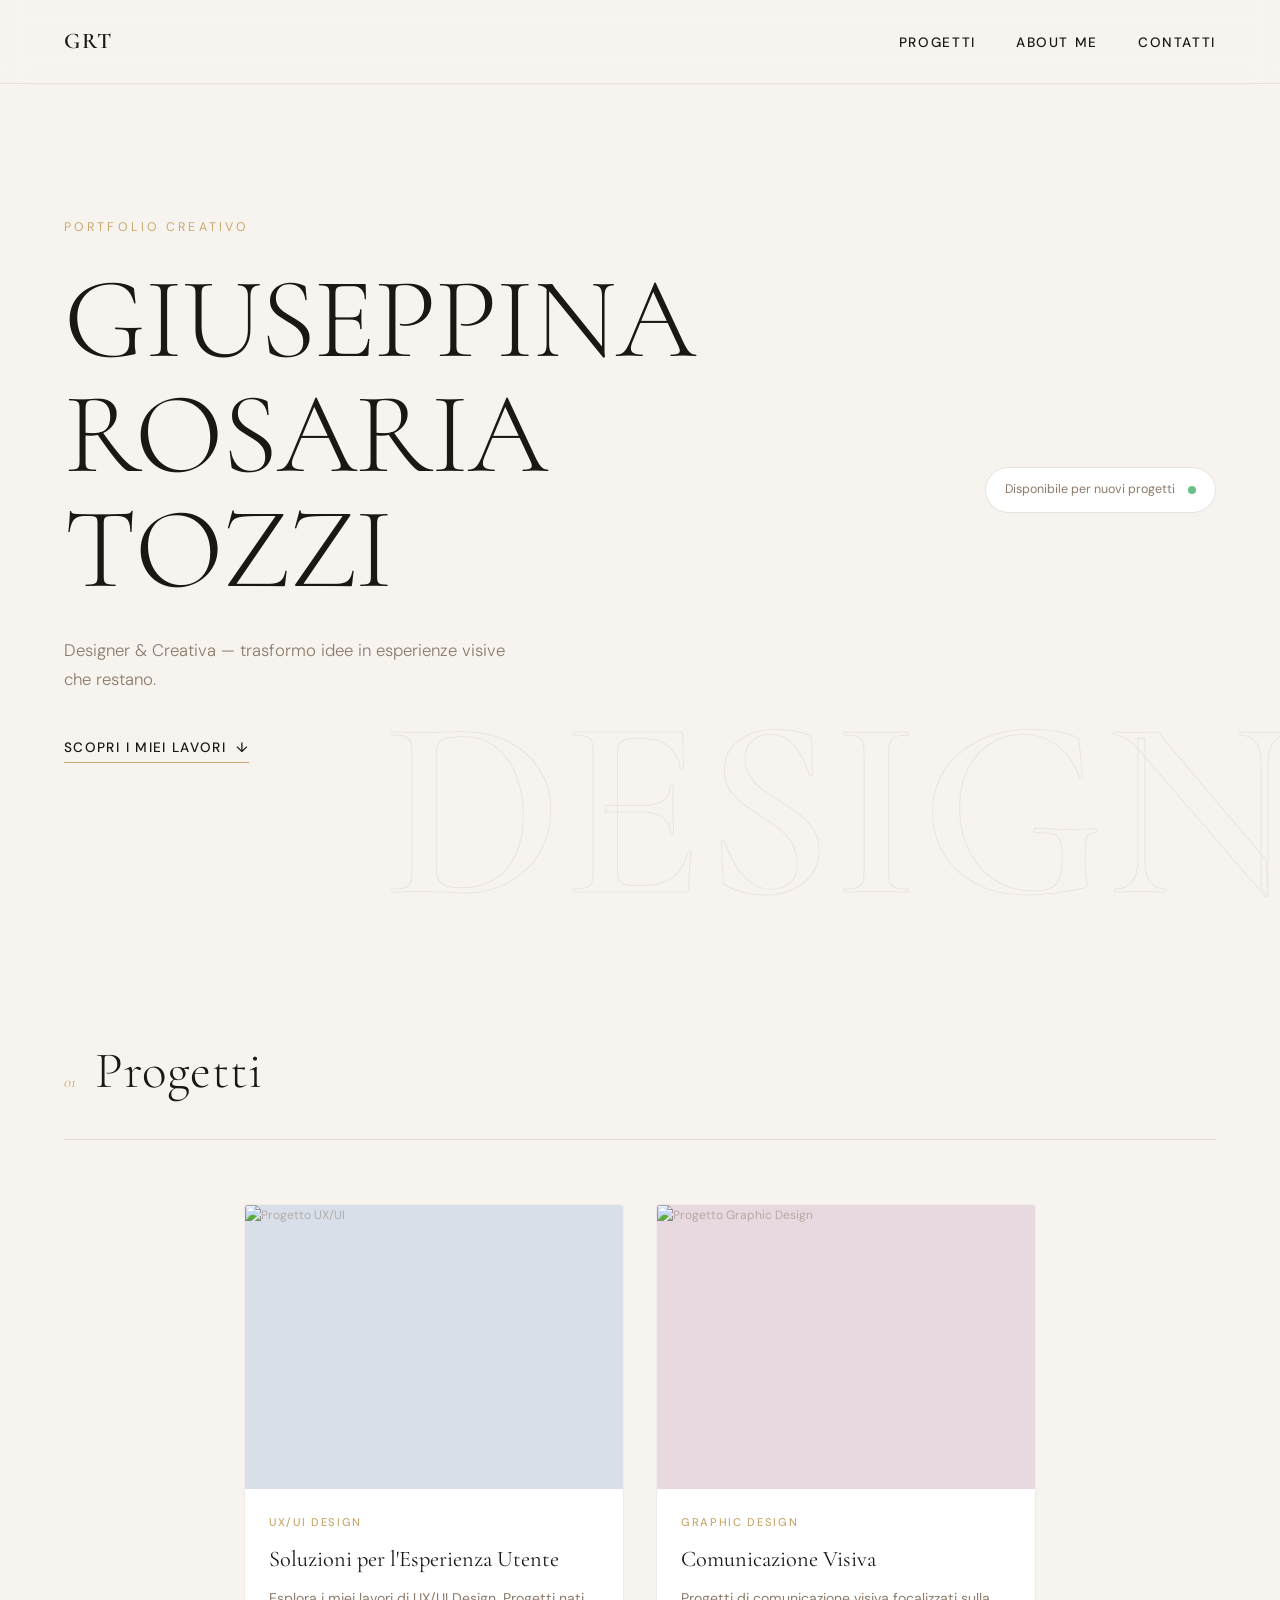
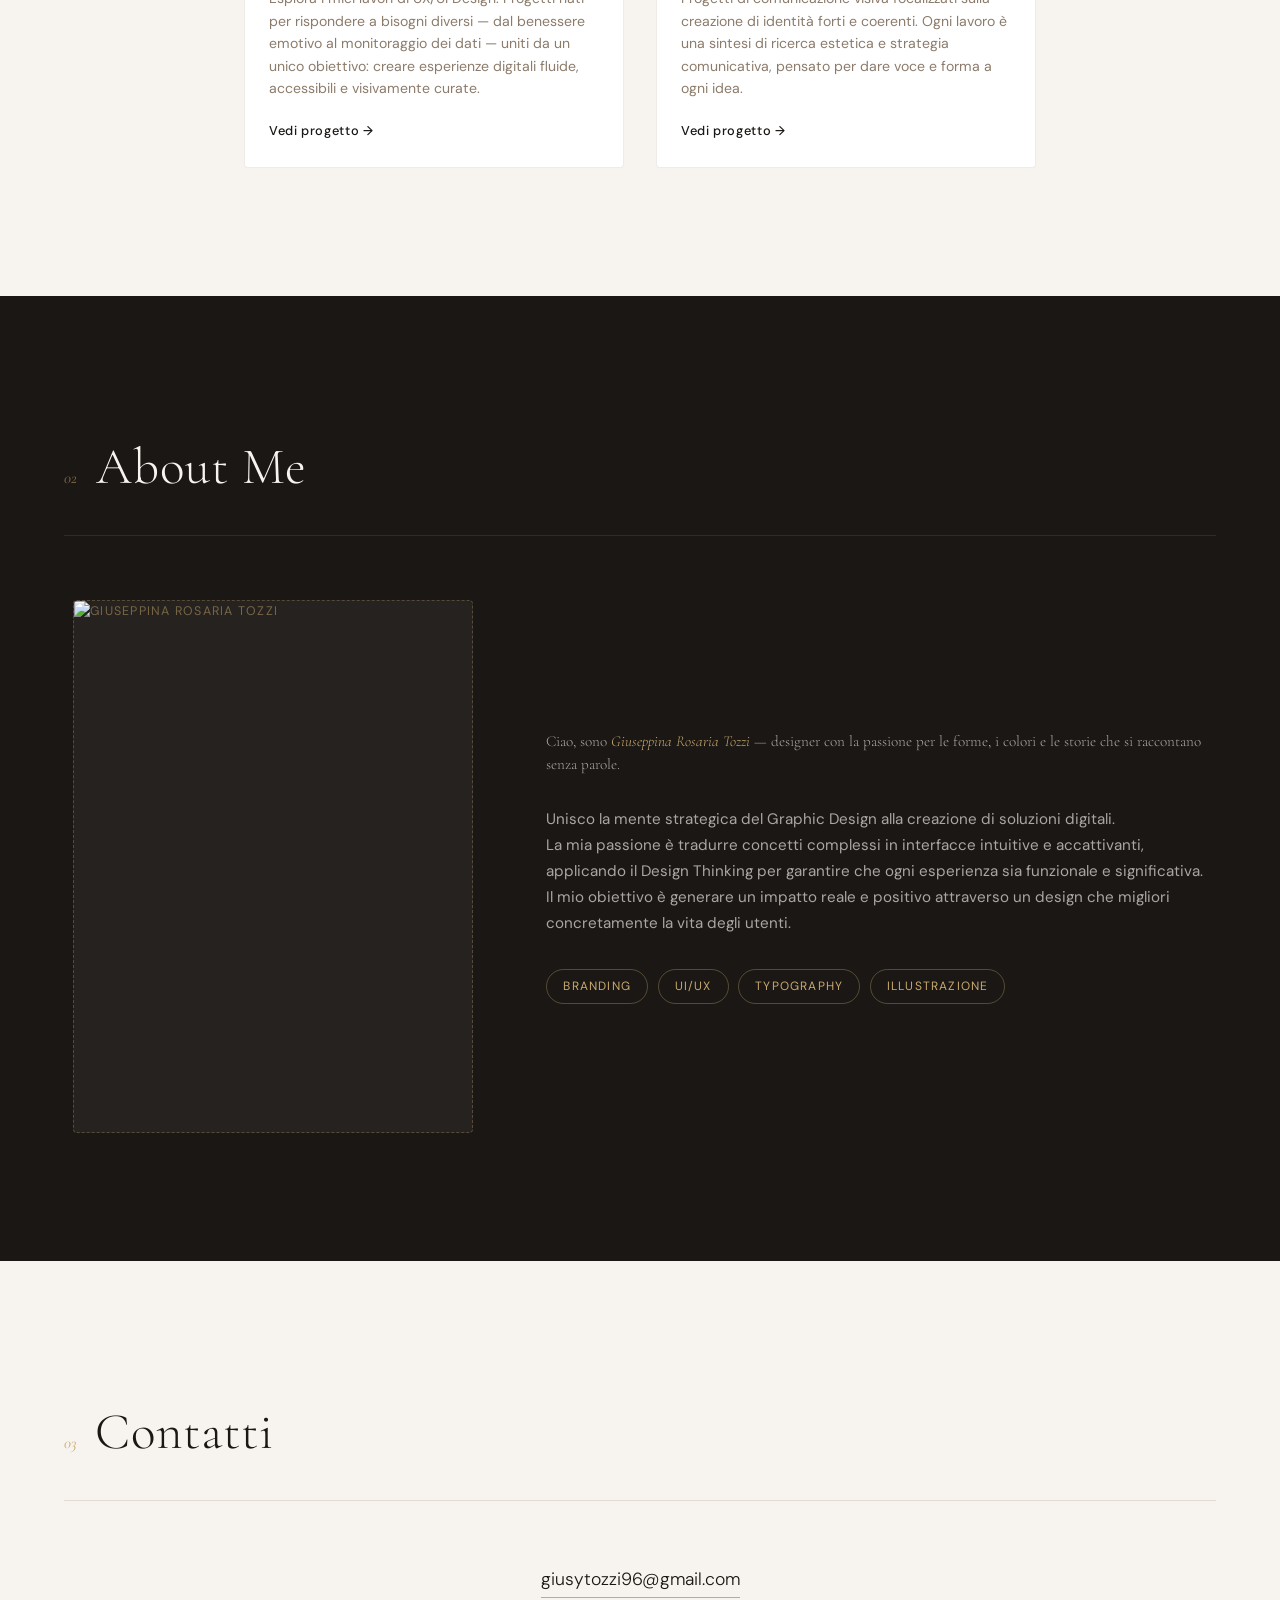
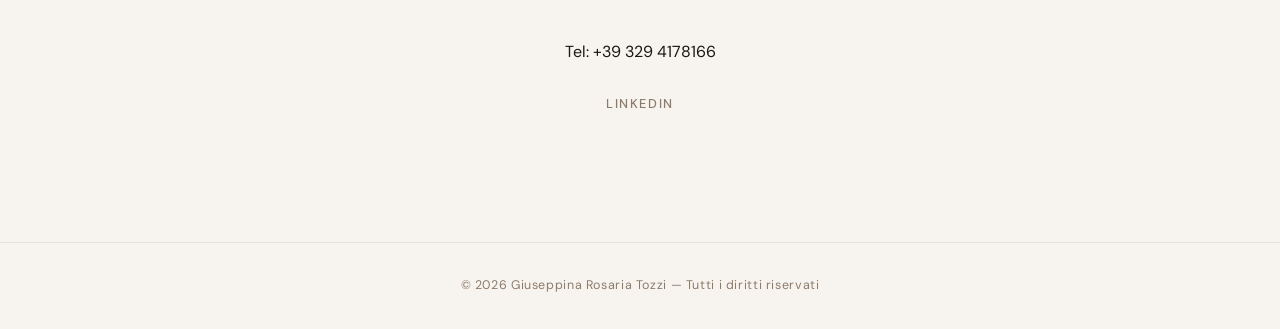
==== index.html @ fa09821d "Add files via upload" ====
<!DOCTYPE html>
<html lang="it">
<head>
  <meta charset="UTF-8" />
  <meta name="viewport" content="width=device-width, initial-scale=1.0"/>
  <title>Giuseppina Rosaria Tozzi — Portfolio</title>
  <link rel="stylesheet" href="style.css" />
  <link href="https://fonts.googleapis.com/css2?family=Cormorant+Garamond:ital,wght@0,300;0,400;0,600;1,300;1,400&family=DM+Sans:wght@300;400;500&display=swap" rel="stylesheet"/>
</head>
<body>

  <!-- NAVBAR -->
  <nav class="navbar">
    <div class="nav-logo">GRT</div>
    <ul class="nav-links">
      <li><a href="#progetti">Progetti</a></li>
      <li><a href="#about">About Me</a></li>
      <li><a href="#contatti">Contatti</a></li>
    </ul>
    <div class="nav-toggle" onclick="toggleMenu()">
      <span></span><span></span><span></span>
    </div>
  </nav>

  <!-- HERO / HOMEPAGE -->
  <section class="hero" id="home">
    <div class="hero-bg-text">DESIGN</div>
    <div class="hero-content">
      <p class="hero-eyebrow">Portfolio Creativo</p>
      <h1 class="hero-name">
        <span class="name-line">GIUSEPPINA</span>
        <span class="name-line">ROSARIA</span>
        <span class="name-line">TOZZI</span>
      </h1>
      <p class="hero-tagline">Designer & Creativa — trasformo idee in esperienze visive che restano.</p>
      <a href="#progetti" class="hero-cta">Scopri i miei lavori <span class="arrow">↓</span></a>
    </div>
    <div class="hero-side">
      <div class="hero-badge">
        <span>Disponibile per nuovi progetti</span>
        <div class="badge-dot"></div>
      </div>
    </div>
  </section>

  <!-- PROGETTI -->
  <section class="section" id="progetti">
    <div class="section-header">
      <span class="section-number">01</span>
      <h2>Progetti</h2>
    </div>
    <div class="projects-grid">

      <!-- Card UX/UI -->
      <div class="project-card">
        <div class="project-img placeholder-img" style="background: #d8dfe8;">
          <img src="img/Sezione Progetti UXUI.png" alt="Progetto UX/UI" class="project-image">
        </div>
        <div class="project-info">
          <span class="project-tag">UX/UI Design</span>
          <h3>Soluzioni per l'Esperienza Utente</h3>
          <p>Esplora i miei lavori di UX/UI Design. Progetti nati per rispondere a bisogni diversi — dal benessere emotivo al monitoraggio dei dati — uniti da un unico obiettivo: creare esperienze digitali fluide, accessibili e visivamente curate.</p>
          <a href="html/uxui.html" class="project-link">Vedi progetto →</a>
        </div>
      </div>

      <!-- Card Graphic Design -->
      <div class="project-card">
        <div class="project-img placeholder-img" style="background: #e8d8df;">
          <img src="img/Mockup_Graphic_Design.png" alt="Progetto Graphic Design" class="project-image">
        </div>
        <div class="project-info">
          <span class="project-tag">Graphic Design</span>
          <h3>Comunicazione Visiva</h3>
          <p>Progetti di comunicazione visiva focalizzati sulla creazione di identità forti e coerenti. Ogni lavoro è una sintesi di ricerca estetica e strategia comunicativa, pensato per dare voce e forma a ogni idea.</p>
          <a href="html/graphic.html" class="project-link">Vedi progetto →</a>
        </div>
      </div>

    </div>
  </section>

  <!-- ABOUT ME -->
  <section class="section section-dark" id="about">
    <div class="section-header">
      <span class="section-number light">02</span>
      <h2 class="light">About Me</h2>
    </div>
    <div class="about-layout">
      <div class="about-photo-wrap">
        <div class="about-photo-placeholder">
          <img src="img/foto-profilo.png" alt="Giuseppina Rosaria Tozzi" class="about-photo">
        </div>
      </div>
      <div class="about-text">
        <p class="about-intro">Ciao, sono <em>Giuseppina Rosaria Tozzi</em> — designer con la passione per le forme, i colori e le storie che si raccontano senza parole.</p>
        <p>Unisco la mente strategica del Graphic Design alla creazione di soluzioni digitali. <br>
          La mia passione è tradurre concetti complessi in interfacce intuitive e accattivanti, applicando il Design Thinking per garantire che ogni esperienza sia funzionale e significativa. <br>
          Il mio obiettivo è generare un impatto reale e positivo attraverso un design che migliori concretamente la vita degli utenti.</p>
        <div class="skills-row">
          <span class="skill-tag">Branding</span>
          <span class="skill-tag">UI/UX</span>
          <span class="skill-tag">Typography</span>
          <span class="skill-tag">Illustrazione</span>
        </div>
      </div>
    </div>
  </section>

  <!-- CONTATTI -->
  <section class="section" id="contatti">
    <div class="section-header">
      <span class="section-number">03</span>
      <h2>Contatti</h2>
    </div>
    <div class="contact-layout">
      <a href="mailto:giusytozzi96@gmail.com" class="contact-email">giusytozzi96@gmail.com</a> <br>
      <p>Tel: +39 329 4178166</p> <br>
      <div class="social-links">
        <a href="https://www.linkedin.com/in/giuseppina-rosaria-tozzi-4058a7108/" class="social-link">LinkedIn</a>
      </div>
    </div>
  </section>

  <!-- FOOTER -->
  <footer class="footer">
    <p>© 2026 Giuseppina Rosaria Tozzi — Tutti i diritti riservati</p>
  </footer>

  <script>
    function toggleMenu() {
      document.querySelector('.nav-links').classList.toggle('open');
    }

    const observer = new IntersectionObserver((entries) => {
      entries.forEach(e => {
        if (e.isIntersecting) e.target.classList.add('visible');
      });
    }, { threshold: 0.15 });

    document.querySelectorAll('.project-card, .about-layout, .contact-layout').forEach(el => {
      el.classList.add('reveal');
      observer.observe(el);
    });

    const detailObserver = new IntersectionObserver((entries) => {
      entries.forEach(e => {
        if (e.isIntersecting) e.target.classList.add('visible');
      });
    }, { threshold: 0.1 });

    document.querySelectorAll('.detail-inner').forEach(el => {
      el.classList.add('reveal');
      detailObserver.observe(el);
    });
  </script>

</body>
</html>
---- style.css ----
/* =============================================
   GIUSEPPINA ROSARIA TOZZI — Portfolio CSS
   Stile: Editorial Minimal / Raffinato
   ============================================= */

:root {
  --ink:        #1a1714;
  --cream:      #f7f4ef;
  --warm-mid:   #8c7b6b;
  --accent:     #c9a96e;
  --dark-bg:    #1a1714;
  --light-card: #f0ebe3;
  --font-display: 'Cormorant Garamond', Georgia, serif;
  --font-body:    'DM Sans', sans-serif;
  --transition:   0.4s cubic-bezier(0.25, 0.46, 0.45, 0.94);
}

*, *::before, *::after { box-sizing: border-box; margin: 0; padding: 0; }

html { scroll-behavior: smooth; }

body {
  font-family: var(--font-body);
  background: var(--cream);
  color: var(--ink);
  overflow-x: hidden;
  font-size: 16px;
  line-height: 1.7;
}

/* ========== NAVBAR ========== */
.navbar {
  position: fixed;
  top: 0; left: 0; right: 0;
  z-index: 100;
  display: flex;
  align-items: center;
  justify-content: space-between;
  padding: 1.4rem 5vw;
  background: rgba(247, 244, 239, 0.88);
  backdrop-filter: blur(12px);
  border-bottom: 1px solid rgba(140, 123, 107, 0.15);
}

.nav-logo {
  font-family: var(--font-display);
  font-size: 1.4rem;
  font-weight: 600;
  letter-spacing: 0.1em;
  color: var(--ink);
}

.nav-links {
  display: flex;
  gap: 2.5rem;
  list-style: none;
}

.nav-links a {
  text-decoration: none;
  font-size: 0.85rem;
  font-weight: 500;
  letter-spacing: 0.12em;
  text-transform: uppercase;
  color: var(--ink);
  position: relative;
  padding-bottom: 2px;
  transition: color var(--transition);
}

.nav-links a::after {
  content: '';
  position: absolute;
  bottom: 0; left: 0;
  width: 0; height: 1px;
  background: var(--accent);
  transition: width var(--transition);
}

.nav-links a:hover { color: var(--accent); }
.nav-links a:hover::after { width: 100%; }

.nav-toggle {
  display: none;
  flex-direction: column;
  gap: 5px;
  cursor: pointer;
}
.nav-toggle span {
  width: 24px; height: 2px;
  background: var(--ink);
  display: block;
  transition: var(--transition);
}

/* ========== HERO ========== */
.hero {
  min-height: 100vh;
  padding: 0 5vw;
  display: flex;
  align-items: center;
  justify-content: space-between;
  position: relative;
  overflow: hidden;
  padding-top: 80px;
}

.hero-bg-text {
  position: absolute;
  bottom: -0.15em;
  right: -0.05em;
  font-family: var(--font-display);
  font-size: clamp(8rem, 20vw, 22rem);
  font-weight: 600;
  color: transparent;
  -webkit-text-stroke: 1px rgba(140, 123, 107, 0.12);
  pointer-events: none;
  line-height: 1;
  user-select: none;
}

.hero-content {
  max-width: 720px;
  z-index: 1;
}

.hero-eyebrow {
  font-size: 0.78rem;
  letter-spacing: 0.25em;
  text-transform: uppercase;
  color: var(--accent);
  margin-bottom: 1.5rem;
  font-weight: 400;
  animation: fadeUp 0.8s ease both;
}

.hero-name {
  font-family: var(--font-display);
  font-size: clamp(3.5rem, 9vw, 8rem);
  font-weight: 300;
  line-height: 1.0;
  letter-spacing: -0.01em;
  margin-bottom: 1.8rem;
  display: flex;
  flex-direction: column;
}

.name-line {
  display: block;
  animation: fadeUp 0.8s ease both;
}
.name-line:nth-child(1) { animation-delay: 0.1s; }
.name-line:nth-child(2) { animation-delay: 0.2s; }
.name-line:nth-child(3) { animation-delay: 0.3s; }
.name-line.italic { font-style: italic; color: var(--warm-mid); }

.hero-tagline {
  font-size: 1.05rem;
  color: var(--warm-mid);
  max-width: 460px;
  margin-bottom: 2.5rem;
  font-weight: 300;
  animation: fadeUp 0.8s 0.4s ease both;
}

.hero-cta {
  display: inline-flex;
  align-items: center;
  gap: 0.6rem;
  text-decoration: none;
  font-size: 0.85rem;
  font-weight: 500;
  letter-spacing: 0.1em;
  text-transform: uppercase;
  color: var(--ink);
  border-bottom: 1.5px solid var(--accent);
  padding-bottom: 3px;
  transition: var(--transition);
  animation: fadeUp 0.8s 0.5s ease both;
}
.hero-cta:hover { color: var(--accent); }
.hero-cta .arrow { transition: transform var(--transition); }
.hero-cta:hover .arrow { transform: translateY(4px); }

.hero-side {
  z-index: 1;
  display: flex;
  flex-direction: column;
  align-items: flex-end;
  animation: fadeUp 0.8s 0.6s ease both;
}

.hero-badge {
  display: flex;
  align-items: center;
  gap: 0.8rem;
  background: white;
  border: 1px solid rgba(140,123,107,0.2);
  padding: 0.7rem 1.2rem;
  border-radius: 100px;
  font-size: 0.78rem;
  font-weight: 400;
  color: var(--warm-mid);
  white-space: nowrap;
}

.badge-dot {
  width: 8px; height: 8px;
  border-radius: 50%;
  background: #6bbf8c;
  animation: pulse 2s infinite;
}

/* ========== SECTIONS ========== */
.section {
  padding: 8rem 5vw;
}

.section-dark {
  background: var(--dark-bg);
  color: var(--cream);
}

.section-header {
  display: flex;
  align-items: baseline;
  gap: 1.2rem;
  margin-bottom: 4rem;
  border-bottom: 1px solid rgba(140,123,107,0.2);
  padding-bottom: 1.5rem;
}

.section-number {
  font-family: var(--font-display);
  font-size: 1rem;
  color: var(--accent);
  font-style: italic;
}
.section-number.light { color: rgba(201,169,110,0.6); }

.section-header h2 {
  font-family: var(--font-display);
  font-size: clamp(2rem, 4vw, 3.2rem);
  font-weight: 300;
  letter-spacing: 0.02em;
}
.section-header h2.light { color: var(--cream); }

/* ========== PROJECTS ========== */
.projects-grid {
  display: flex;
  justify-content: center;
  gap: 2rem;
  flex-wrap: wrap;
}

.project-card {
  background: white;
  border-radius: 4px;
  overflow: hidden;
  border: 1px solid rgba(140,123,107,0.15);
  transition: transform var(--transition), box-shadow var(--transition);
  max-width: 380px;
  width: 100%;
}

.project-card:hover {
  transform: translateY(-6px);
  box-shadow: 0 20px 50px rgba(26,23,20,0.1);
}

.project-img {
  width: 100%;
  aspect-ratio: 4/3;
  overflow: hidden;
  position: relative;
  flex-shrink: 0;
}

.project-image {
  width: 100%;
  height: 100%;
  object-fit: cover;
  display: block;
}

.placeholder-img {
  display: flex;
  align-items: center;
  justify-content: center;
  font-size: 0.75rem;
  color: rgba(140,123,107,0.5);
}

.project-info {
  padding: 1.5rem;
}

.project-tag {
  font-size: 0.7rem;
  text-transform: uppercase;
  letter-spacing: 0.15em;
  color: var(--accent);
  font-weight: 500;
  display: block;
  margin-bottom: 0.5rem;
}

.project-info h3 {
  font-family: var(--font-display);
  font-size: 1.4rem;
  font-weight: 400;
  margin-bottom: 0.6rem;
}

.project-info p {
  font-size: 0.88rem;
  color: var(--warm-mid);
  line-height: 1.6;
  margin-bottom: 1rem;
}

.project-link {
  font-size: 0.8rem;
  text-decoration: none;
  color: var(--ink);
  font-weight: 500;
  letter-spacing: 0.05em;
  transition: color var(--transition);
}
.project-link:hover { color: var(--accent); }

/* ========== ABOUT ========== */
.about-layout {
  display: grid;
  grid-template-columns: 1fr 1.6fr;
  gap: 4rem;
  align-items: center;
}

.about-photo-wrap {
  max-width: 400px;
  width: 200%;
  margin: 0 auto;
}

.about-photo-placeholder {
  aspect-ratio: 3/4;
  background: rgba(255,255,255,0.05);
  border: 1px dashed rgba(201,169,110,0.3);
  border-radius: 4px;
  display: flex;
  align-items: center;
  justify-content: center;
  font-size: 0.78rem;
  color: rgba(201,169,110,0.5);
  letter-spacing: 0.1em;
  text-transform: uppercase;
  overflow: hidden;
}

.about-photo {
  width: 100%;
  height: 100%;
  object-fit: cover;
  display: block;
}

.about-intro {
  font-family: var(--font-display);
  font-size: 1.5rem;
  font-weight: 300;
  line-height: 1.5;
  margin-bottom: 1.2rem;
  color: var(--cream);
}

.about-intro em {
  font-style: italic;
  color: var(--accent);
}

.about-text p {
  font-size: 0.95rem;
  color: rgba(247,244,239,0.65);
  margin-bottom: 2rem;
}

.skills-row {
  display: flex;
  flex-wrap: wrap;
  gap: 0.6rem;
}

.skill-tag {
  font-size: 0.75rem;
  letter-spacing: 0.1em;
  text-transform: uppercase;
  padding: 0.4rem 1rem;
  border: 1px solid rgba(201,169,110,0.35);
  border-radius: 100px;
  color: var(--accent);
  transition: var(--transition);
}
.skill-tag:hover {
  background: var(--accent);
  color: var(--dark-bg);
}

/* ========== CONTATTI ========== */
.contact-layout {
  text-align: center;
  max-width: 560px;
  margin: 0 auto;
}

.contact-intro {
  font-family: var(--font-display);
  font-size: clamp(1.8rem, 4vw, 3rem);
  font-weight: 300;
  margin-bottom: 1.5rem;
  line-height: 1.3;
}
.contact-intro em { font-style: italic; color: var(--accent); }

.contact-email {
  display: inline-block;
  font-size: 1.1rem;
  color: var(--ink);
  text-decoration: none;
  border-bottom: 1.5px solid var(--accent);
  padding-bottom: 2px;
  margin-bottom: 2.5rem;
  transition: color var(--transition);
  font-weight: 300;
}
.contact-email:hover { color: var(--accent); }

.social-links {
  display: flex;
  justify-content: center;
  gap: 2rem;
}

.social-link {
  text-decoration: none;
  font-size: 0.8rem;
  font-weight: 500;
  letter-spacing: 0.12em;
  text-transform: uppercase;
  color: var(--warm-mid);
  transition: color var(--transition);
}
.social-link:hover { color: var(--accent); }

/* ========== FOOTER ========== */
.footer {
  padding: 2rem 5vw;
  border-top: 1px solid rgba(140,123,107,0.15);
  text-align: center;
  font-size: 0.78rem;
  color: var(--warm-mid);
  letter-spacing: 0.05em;
}

/* ========== PAGINE DI DETTAGLIO PROGETTO ========== */
.detail-page {
  max-width: 1100px;
  margin: 120px auto 80px;
  padding: 0 40px;
}

.back-link {
  display: inline-flex;
  align-items: center;
  gap: 6px;
  font-family: var(--font-body);
  font-size: 0.85rem;
  font-weight: 500;
  color: var(--ink);
  text-decoration: none;
  opacity: 0.5;
  transition: opacity 0.2s;
  margin-bottom: 60px;
}
.back-link:hover { opacity: 1; }

.detail-hero {
  display: grid;
  grid-template-columns: 1fr 1fr;
  gap: 80px;
  align-items: center;
  margin-bottom: 80px;
}

.detail-img-wrap {
  border-radius: 16px;
  overflow: hidden;
  aspect-ratio: 4/3;
  display: flex;
  align-items: center;
  justify-content: center;
}

.detail-img-wrap img {
  width: 100%;
  height: 100%;
  object-fit: cover;
}

.detail-tag {
  display: inline-block;
  font-family: var(--font-body);
  font-size: 0.72rem;
  font-weight: 500;
  letter-spacing: 0.12em;
  text-transform: uppercase;
  color: #888;
  margin-bottom: 16px;
}

.detail-title {
  font-family: var(--font-display);
  font-size: clamp(2rem, 4vw, 3rem);
  font-weight: 400;
  line-height: 1.2;
  margin-bottom: 20px;
  color: var(--ink);
}

.detail-text p {
  font-family: var(--font-body);
  font-size: 0.97rem;
  line-height: 1.8;
  color: #555;
  margin-bottom: 16px;
}

.badge-row {
  display: flex;
  flex-wrap: wrap;
  gap: 8px;
  margin-top: 24px;
}

.badge {
  font-family: var(--font-body);
  font-size: 0.75rem;
  font-weight: 500;
  padding: 6px 14px;
  border-radius: 20px;
  border: 1px solid rgba(0,0,0,0.15);
  color: #333;
}

.gallery {
  display: grid;
  grid-template-columns: repeat(auto-fill, minmax(300px, 1fr));
  gap: 24px;
  margin-top: 60px;
}

.gallery-item {
  border-radius: 12px;
  overflow: hidden;
  aspect-ratio: 4/3;
}

.gallery-item img {
  width: 100%;
  height: 100%;
  object-fit: cover;
}

/* Colori di sfondo specifici per categoria */
.detail-img-wrap.branding  { background: #f0ede8; }
.detail-img-wrap.uxui      { background: #d8dfe8; }
.detail-img-wrap.graphic   { background: #e8d8df; }
.gallery-item.uxui         { background: #d8dfe8; }
.gallery-item.graphic      { background: #e8d8df; }

/* ========== SEZIONI DETTAGLIO PROGETTO ========== */
.project-detail {
  padding: 100px 60px;
  border-top: 1px solid rgba(0,0,0,0.08);
}

.project-detail:nth-child(even) {
  background: #f8f7f5;
}

.detail-inner {
  max-width: 1100px;
  margin: 0 auto;
  display: grid;
  grid-template-columns: 1fr 1fr;
  gap: 80px;
  align-items: center;
}

.detail-inner.reverse {
  direction: rtl;
}

.detail-inner.reverse > * {
  direction: ltr;
}

.detail-img-wrap {
  border-radius: 16px;
  overflow: hidden;
  background: #eee;
  aspect-ratio: 4/3;
  display: flex;
  align-items: center;
  justify-content: center;
}

.detail-img-wrap img {
  width: 100%;
  height: 100%;
  object-fit: cover;
}

.detail-text .detail-tag {
  display: inline-block;
  font-family: var(--font-body);
  font-size: 0.72rem;
  font-weight: 500;
  letter-spacing: 0.12em;
  text-transform: uppercase;
  color: #888;
  margin-bottom: 16px;
}

.detail-text h2 {
  font-family: var(--font-display);
  font-size: clamp(1.8rem, 3vw, 2.6rem);
  font-weight: 400;
  line-height: 1.2;
  margin-bottom: 20px;
  color: #1a1a1a;
}

.detail-text p {
  font-family: var(--font-body);
  font-size: 0.97rem;
  line-height: 1.8;
  color: #555;
  margin-bottom: 16px;
}

.detail-tags-row {
  display: flex;
  flex-wrap: wrap;
  gap: 8px;
  margin: 24px 0;
}

.detail-badge {
  font-family: var(--font-body);
  font-size: 0.75rem;
  font-weight: 500;
  padding: 6px 14px;
  border-radius: 20px;
  border: 1px solid rgba(0,0,0,0.15);
  color: #333;
  background: transparent;
}

.detail-back {
  display: inline-flex;
  align-items: center;
  gap: 6px;
  font-family: var(--font-body);
  font-size: 0.85rem;
  font-weight: 500;
  color: var(--ink);
  text-decoration: none;
  margin-top: 8px;
  opacity: 0.55;
  transition: opacity 0.2s;
}
.detail-back:hover { opacity: 1; }

/* ========== ANIMATIONS ========== */
@keyframes fadeUp {
  from { opacity: 0; transform: translateY(24px); }
  to   { opacity: 1; transform: translateY(0); }
}

@keyframes pulse {
  0%, 100% { opacity: 1; transform: scale(1); }
  50%       { opacity: 0.5; transform: scale(0.85); }
}

.reveal {
  opacity: 0;
  transform: translateY(30px);
  transition: opacity 0.7s ease, transform 0.7s ease;
}
.reveal.visible {
  opacity: 1;
  transform: translateY(0);
}

/* ========== RESPONSIVE ========== */
@media (max-width: 768px) {
  .nav-links {
    display: none;
    position: absolute;
    top: 100%; left: 0; right: 0;
    background: var(--cream);
    flex-direction: column;
    padding: 1.5rem 5vw;
    border-bottom: 1px solid rgba(140,123,107,0.15);
    gap: 1.2rem;
  }
  .nav-links.open { display: flex; }
  .nav-toggle { display: flex; }

  .hero { flex-direction: column; justify-content: center; text-align: left; }
  .hero-side { display: none; }
  .hero-bg-text { font-size: 40vw; }

  .about-layout { grid-template-columns: 1fr; gap: 2rem; }
  .about-photo-wrap { max-width: 240px; }

  .section { padding: 5rem 5vw; }

  .detail-inner,
  .detail-inner.reverse {
    grid-template-columns: 1fr;
    direction: ltr;
    gap: 40px;
  }

  .project-detail {
    padding: 60px 24px;
  }
}
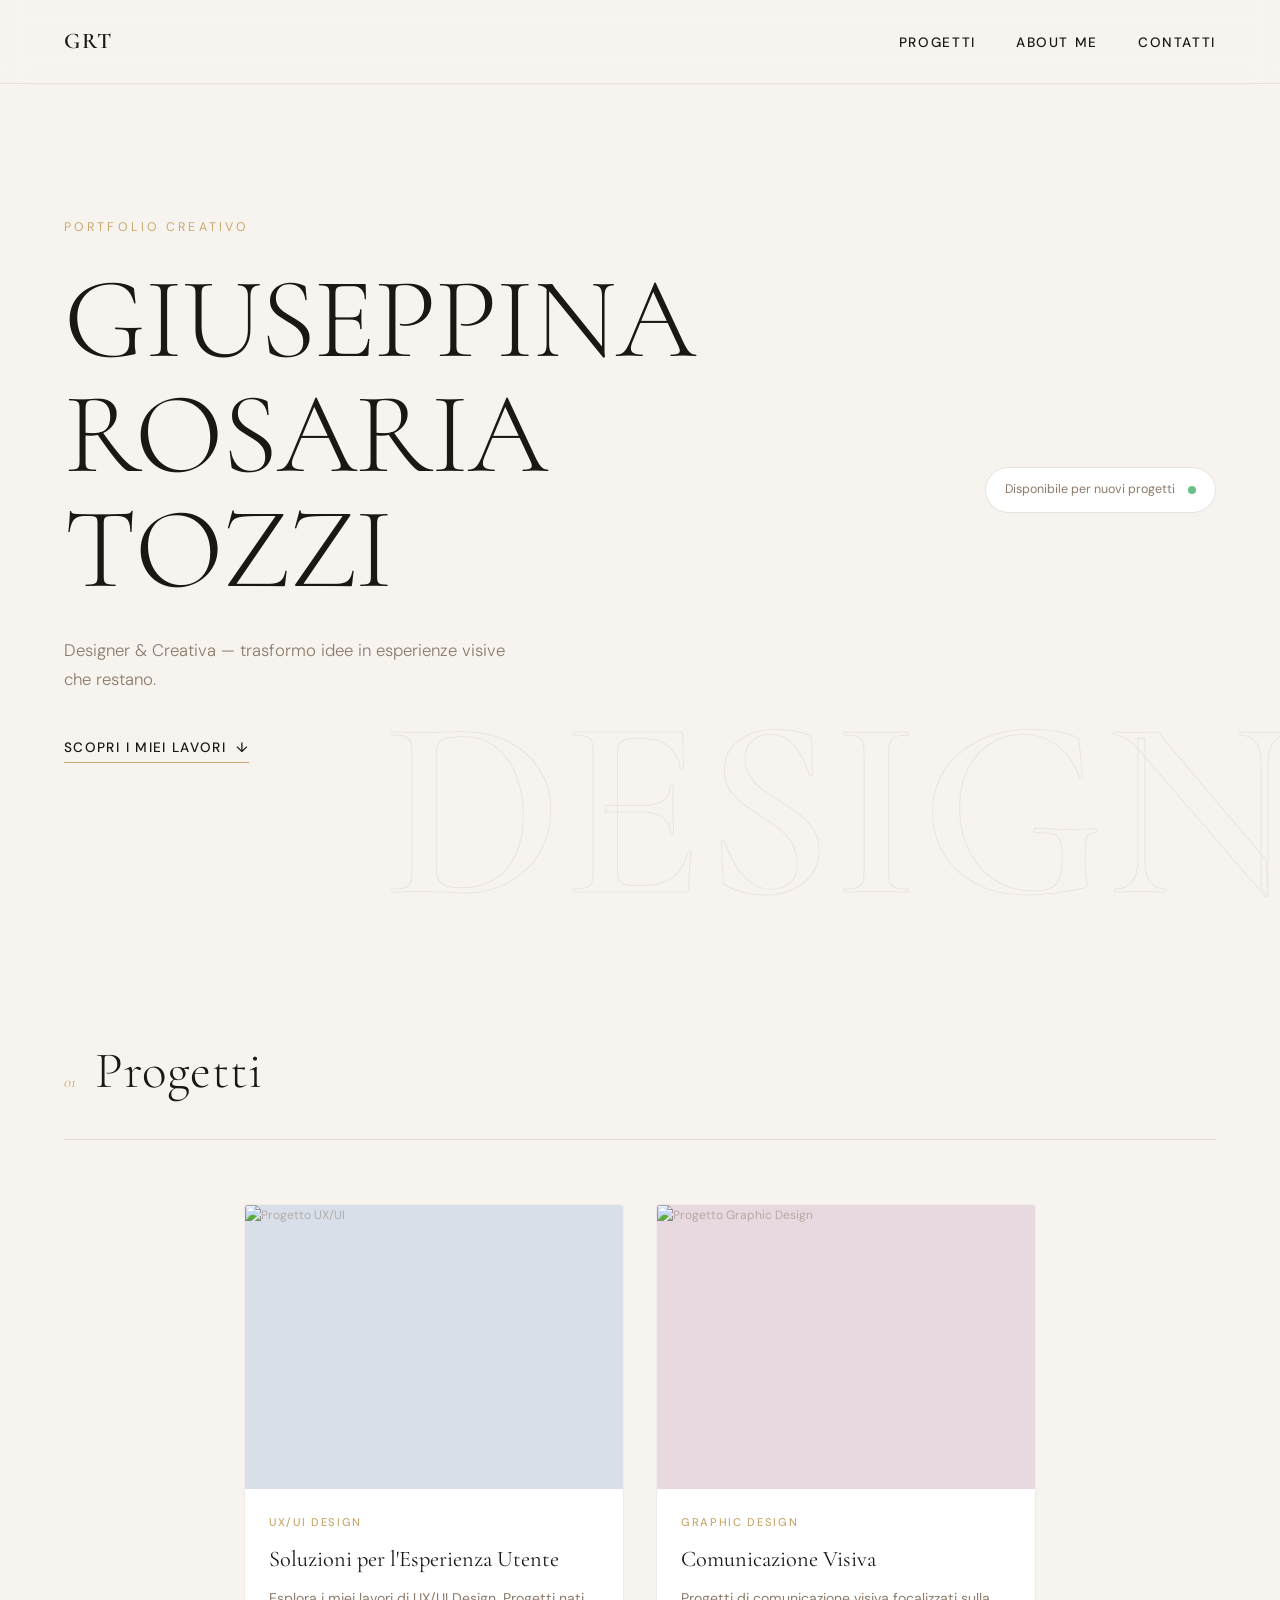
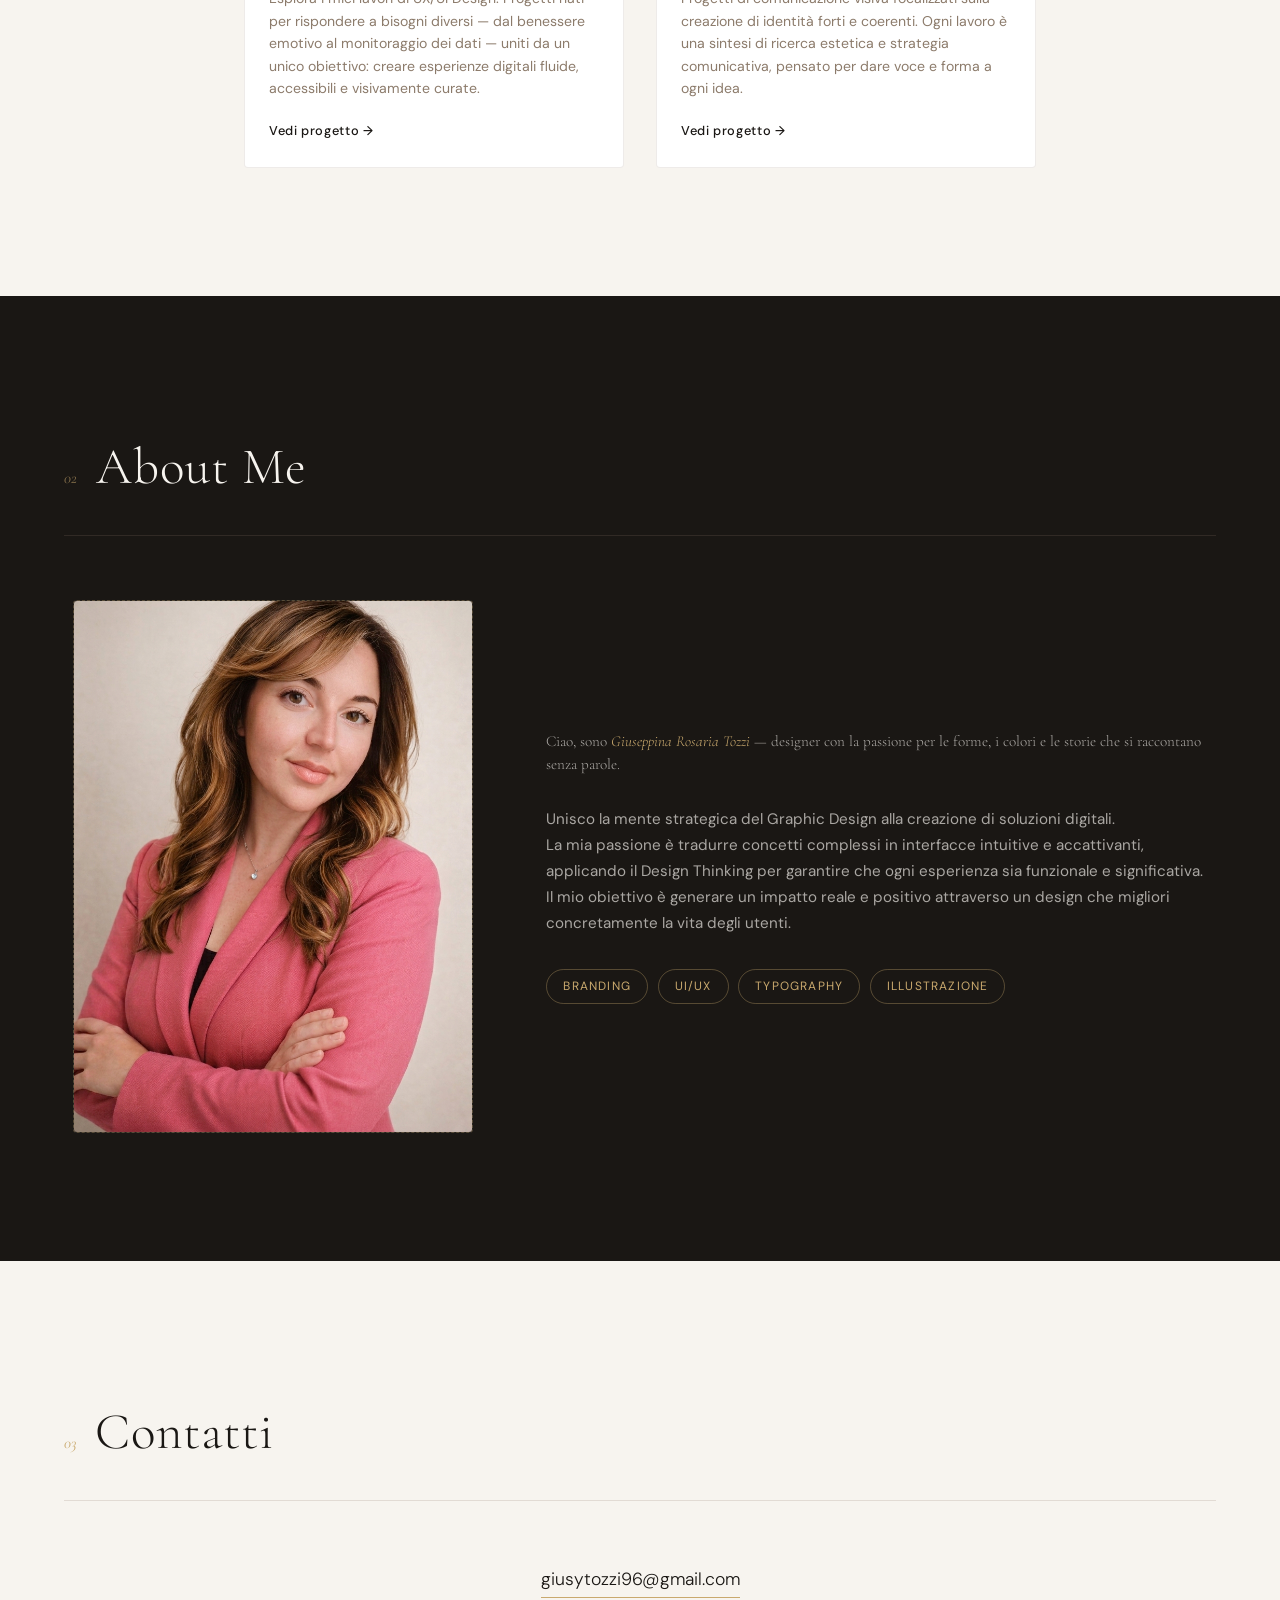
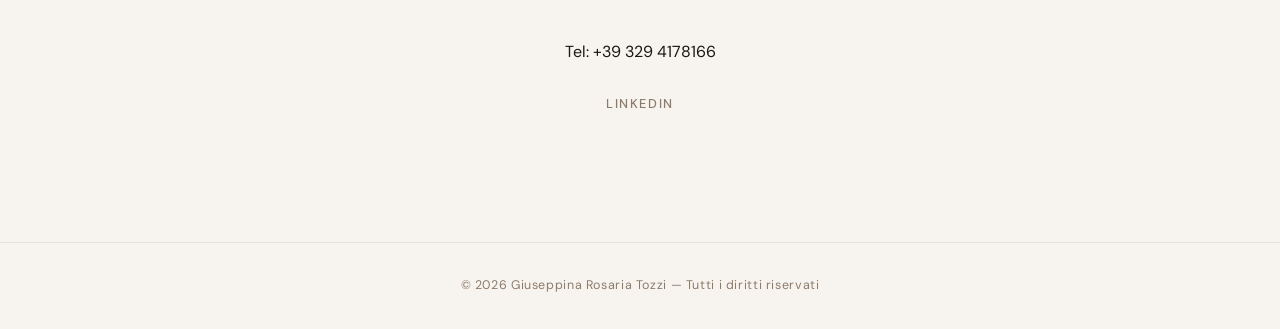
==== commit c6200557: "Update profile image source from PNG to JPG" ====
--- a/index.html
+++ b/index.html
@@ -89,7 +89,7 @@
     <div class="about-layout">
       <div class="about-photo-wrap">
         <div class="about-photo-placeholder">
-          <img src="img/foto-profilo.png" alt="Giuseppina Rosaria Tozzi" class="about-photo">
+          <img src="img/foto-profilo.jpg" alt="Giuseppina Rosaria Tozzi" class="about-photo">
         </div>
       </div>
       <div class="about-text">
@@ -156,4 +156,4 @@
   </script>
 
 </body>
-</html>+</html>
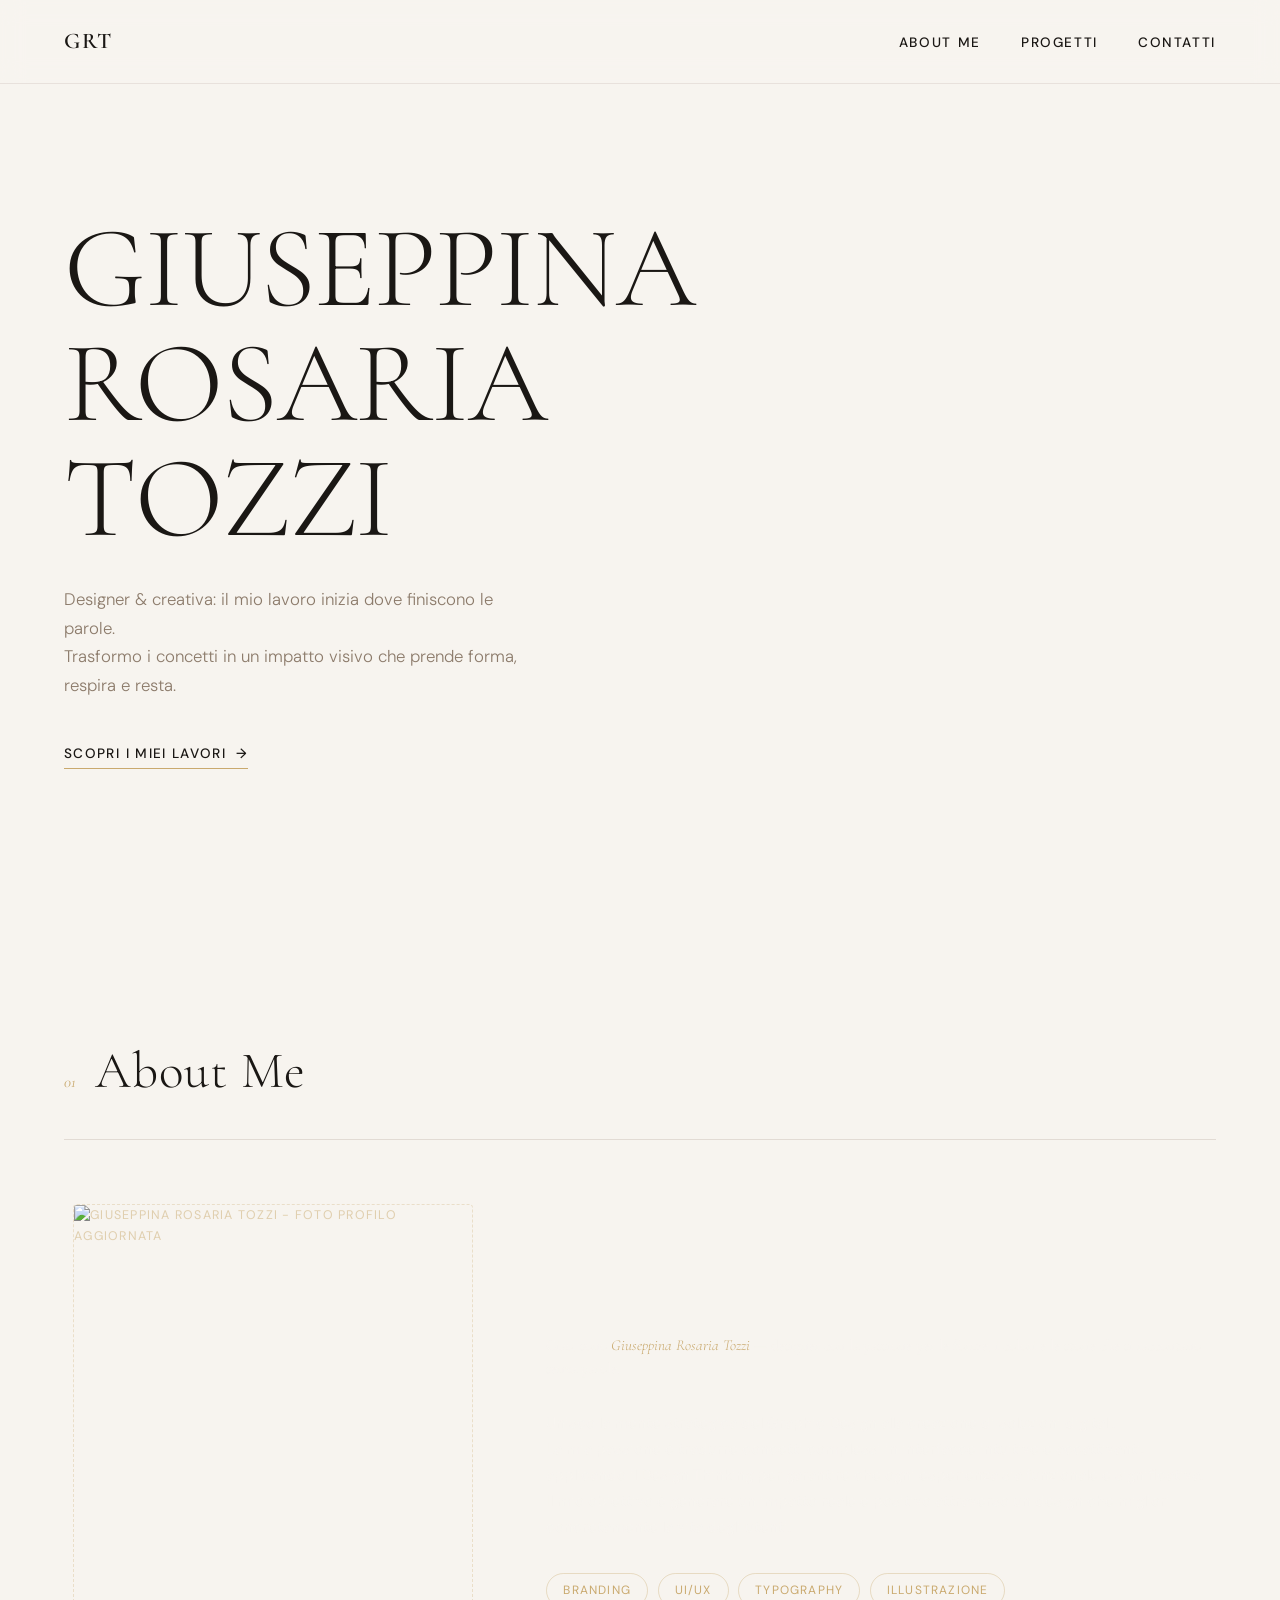
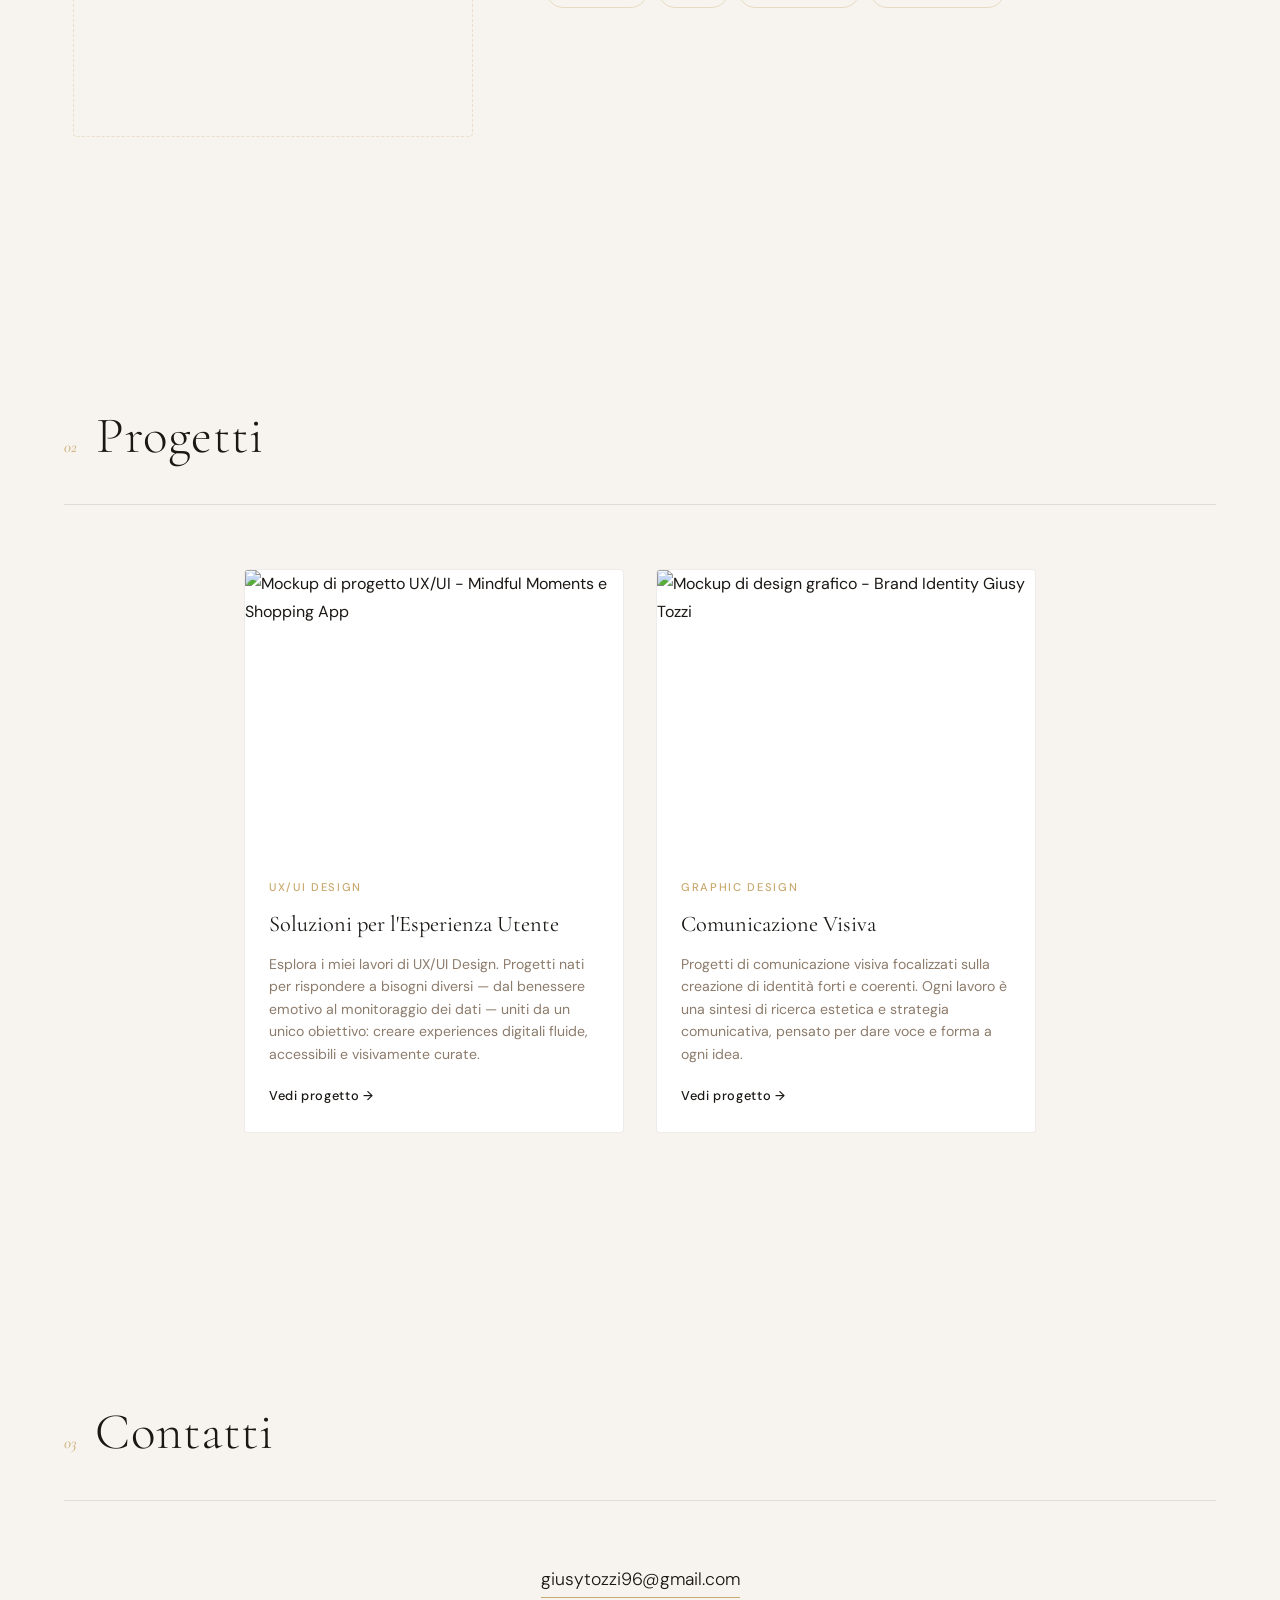
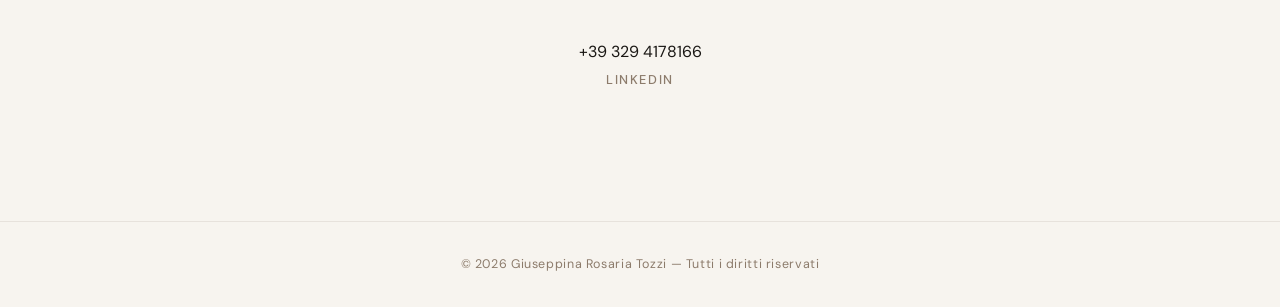
==== commit f694913d: "Aggiornamento del sito Updated navbar links, hero section text, and added about section. Improved pr" ====
--- a/index.html
+++ b/index.html
@@ -9,12 +9,11 @@
 </head>
 <body>
 
-  <!-- NAVBAR -->
   <nav class="navbar">
     <div class="nav-logo">GRT</div>
     <ul class="nav-links">
-      <li><a href="#progetti">Progetti</a></li>
       <li><a href="#about">About Me</a></li>
+      <li><a href="html/projects.html">Progetti</a></li>
       <li><a href="#contatti">Contatti</a></li>
     </ul>
     <div class="nav-toggle" onclick="toggleMenu()">
@@ -22,74 +21,27 @@
     </div>
   </nav>
 
-  <!-- HERO / HOMEPAGE -->
   <section class="hero" id="home">
-    <div class="hero-bg-text">DESIGN</div>
     <div class="hero-content">
-      <p class="hero-eyebrow">Portfolio Creativo</p>
       <h1 class="hero-name">
-        <span class="name-line">GIUSEPPINA</span>
-        <span class="name-line">ROSARIA</span>
+        <span class="name-line">GIUSEPPINA ROSARIA</span>
         <span class="name-line">TOZZI</span>
       </h1>
-      <p class="hero-tagline">Designer & Creativa — trasformo idee in esperienze visive che restano.</p>
-      <a href="#progetti" class="hero-cta">Scopri i miei lavori <span class="arrow">↓</span></a>
-    </div>
-    <div class="hero-side">
-      <div class="hero-badge">
-        <span>Disponibile per nuovi progetti</span>
-        <div class="badge-dot"></div>
-      </div>
+      <p class="hero-tagline">Designer & creativa: il mio lavoro inizia dove finiscono le parole. <br>Trasformo i concetti in un impatto visivo che prende forma, respira e resta.</p>
+      <a href="#progetti" class="hero-cta">Scopri i miei lavori <span class="arrow">→</span></a>
     </div>
   </section>
 
-  <!-- PROGETTI -->
-  <section class="section" id="progetti">
+  <section class="section" id="about"> 
     <div class="section-header">
-      <span class="section-number">01</span>
-      <h2>Progetti</h2>
-    </div>
-    <div class="projects-grid">
-
-      <!-- Card UX/UI -->
-      <div class="project-card">
-        <div class="project-img placeholder-img" style="background: #d8dfe8;">
-          <img src="img/Sezione Progetti UXUI.png" alt="Progetto UX/UI" class="project-image">
-        </div>
-        <div class="project-info">
-          <span class="project-tag">UX/UI Design</span>
-          <h3>Soluzioni per l'Esperienza Utente</h3>
-          <p>Esplora i miei lavori di UX/UI Design. Progetti nati per rispondere a bisogni diversi — dal benessere emotivo al monitoraggio dei dati — uniti da un unico obiettivo: creare esperienze digitali fluide, accessibili e visivamente curate.</p>
-          <a href="html/uxui.html" class="project-link">Vedi progetto →</a>
-        </div>
-      </div>
-
-      <!-- Card Graphic Design -->
-      <div class="project-card">
-        <div class="project-img placeholder-img" style="background: #e8d8df;">
-          <img src="img/Mockup_Graphic_Design.png" alt="Progetto Graphic Design" class="project-image">
-        </div>
-        <div class="project-info">
-          <span class="project-tag">Graphic Design</span>
-          <h3>Comunicazione Visiva</h3>
-          <p>Progetti di comunicazione visiva focalizzati sulla creazione di identità forti e coerenti. Ogni lavoro è una sintesi di ricerca estetica e strategia comunicativa, pensato per dare voce e forma a ogni idea.</p>
-          <a href="html/graphic.html" class="project-link">Vedi progetto →</a>
-        </div>
-      </div>
-
-    </div>
-  </section>
-
-  <!-- ABOUT ME -->
-  <section class="section section-dark" id="about">
-    <div class="section-header">
-      <span class="section-number light">02</span>
-      <h2 class="light">About Me</h2>
+      <span class="section-number">01</span> 
+      <h2>About Me</h2> 
     </div>
     <div class="about-layout">
       <div class="about-photo-wrap">
         <div class="about-photo-placeholder">
-          <img src="img/foto-profilo.jpg" alt="Giuseppina Rosaria Tozzi" class="about-photo">
+          <!-- LA RIGA SEGUENTE È STATA AGGIORNATA CON LA NUOVA IMMAGINE -->
+          <img src="img/Immagine profilo.png" alt="Giuseppina Rosaria Tozzi - Foto Profilo Aggiornata" class="about-photo">
         </div>
       </div>
       <div class="about-text">
@@ -107,53 +59,63 @@
     </div>
   </section>
 
-  <!-- CONTATTI -->
+  <section class="section" id="progetti">
+    <div class="section-header">
+      <span class="section-number">02</span>
+      <h2>Progetti</h2>
+    </div>
+    <div class="projects-grid">
+
+      <div class="project-card">
+        <!-- AGGIORNATA CON L'IMMAGINE UX/UI E IL COLORE DEL PLACEHOLDER -->
+        <div class="project-img project-uxui-placeholder">
+          <!-- LA RIGA SEGUENTE È STATA AGGIORNATA CON L'IMMAGINE FORNITA -->
+          <img src="img/Sezione_UXUI.png" alt="Mockup di progetto UX/UI - Mindful Moments e Shopping App" class="project-image">
+        </div>
+        <div class="project-info">
+          <span class="project-tag">UX/UI Design</span>
+          <h3>Soluzioni per l'Esperienza Utente</h3>
+          <p>Esplora i miei lavori di UX/UI Design. Progetti nati per rispondere a bisogni diversi — dal benessere emotivo al monitoraggio dei dati — uniti da un unico obiettivo: creare experiences digitali fluide, accessibili e visivamente curate.</p>
+          <a href="html/uxui.html" class="project-link">Vedi progetto →</a>
+        </div>
+      </div>
+
+      <div class="project-card">
+        <!-- AGGIORNATA CON L'IMMAGINE DI DESIGN GRAFICO E IL COLORE DEL PLACEHOLDER -->
+        <div class="project-img project-graphic-placeholder">
+          <!-- LA RIGA SEGUENTE È STATA AGGIORNATA CON L'IMMAGINE FORNITA -->
+          <img src="img/Sezione_Graphic.png" alt="Mockup di design grafico - Brand Identity Giusy Tozzi" class="project-image">
+        </div>
+        <div class="project-info">
+          <span class="project-tag">Graphic Design</span>
+          <h3>Comunicazione Visiva</h3>
+          <p>Progetti di comunicazione visiva focalizzati sulla creazione di identità forti e coerenti. Ogni lavoro è una sintesi di ricerca estetica e strategia comunicativa, pensato per dare voce e forma a ogni idea.</p>
+          <a href="html/graphic.html" class="project-link">Vedi progetto →</a>
+        </div>
+      </div>
+
+    </div>
+  </section>
+
   <section class="section" id="contatti">
     <div class="section-header">
       <span class="section-number">03</span>
       <h2>Contatti</h2>
     </div>
     <div class="contact-layout">
-      <a href="mailto:giusytozzi96@gmail.com" class="contact-email">giusytozzi96@gmail.com</a> <br>
-      <p>Tel: +39 329 4178166</p> <br>
-      <div class="social-links">
-        <a href="https://www.linkedin.com/in/giuseppina-rosaria-tozzi-4058a7108/" class="social-link">LinkedIn</a>
+      <div class="social-links"></div>
+        <a href="mailto:giusytozzi96@gmail.com" class="contact-email" target="_blank" rel="noopener noreferrer">giusytozzi96@gmail.com</a>
+        <p class="phone-text">+39 329 4178166</p>
+        <a href="https://www.linkedin.com/in/giuseppina-rosaria-tozzi-4058a7108/" class="social-link" target="_blank" rel="noopener noreferrer">LinkedIn</a>
       </div>
     </div>
   </section>
 
-  <!-- FOOTER -->
   <footer class="footer">
     <p>© 2026 Giuseppina Rosaria Tozzi — Tutti i diritti riservati</p>
   </footer>
 
-  <script>
-    function toggleMenu() {
-      document.querySelector('.nav-links').classList.toggle('open');
-    }
-
-    const observer = new IntersectionObserver((entries) => {
-      entries.forEach(e => {
-        if (e.isIntersecting) e.target.classList.add('visible');
-      });
-    }, { threshold: 0.15 });
-
-    document.querySelectorAll('.project-card, .about-layout, .contact-layout').forEach(el => {
-      el.classList.add('reveal');
-      observer.observe(el);
-    });
-
-    const detailObserver = new IntersectionObserver((entries) => {
-      entries.forEach(e => {
-        if (e.isIntersecting) e.target.classList.add('visible');
-      });
-    }, { threshold: 0.1 });
-
-    document.querySelectorAll('.detail-inner').forEach(el => {
-      el.classList.add('reveal');
-      detailObserver.observe(el);
-    });
-  </script>
+  <script src="nav-theme.js" defer></script>
 
 </body>
 </html>
